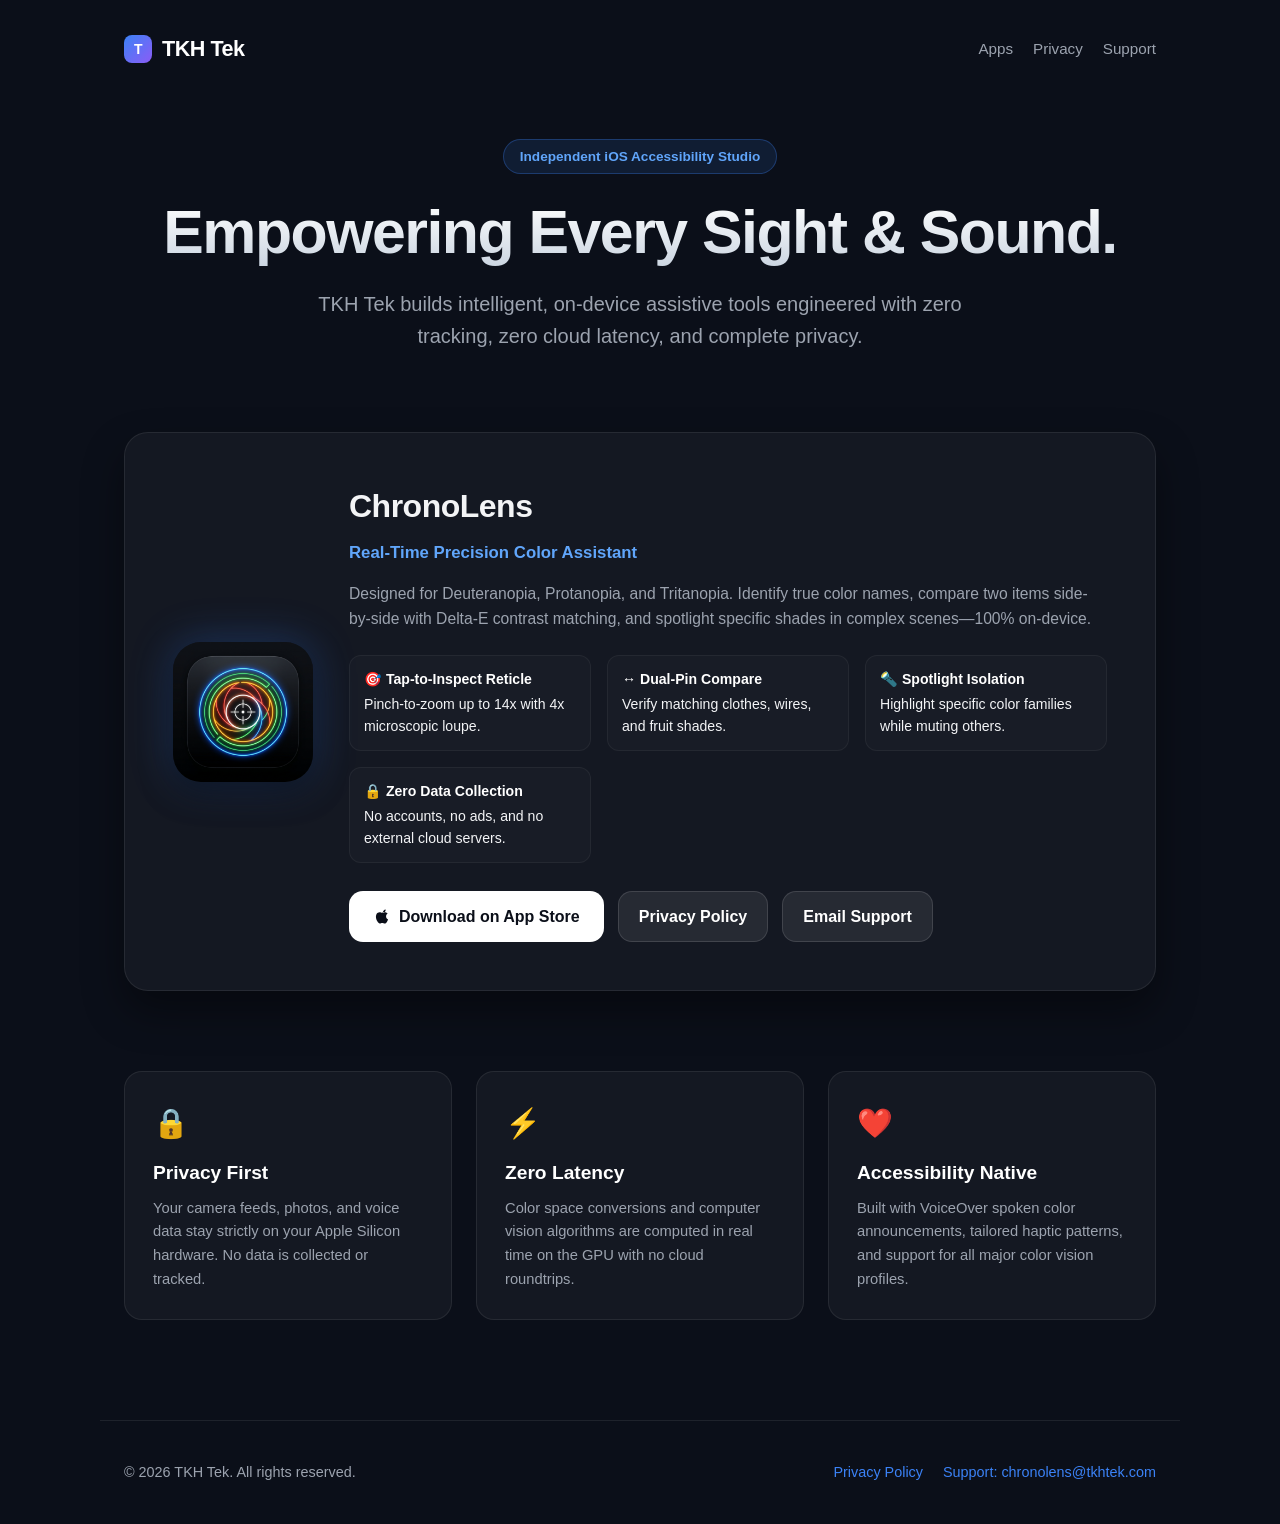
==== index.html @ c9fc6b12 "Add files via upload" ====
<!DOCTYPE html>
<html lang="en">
<head>
  <meta charset="UTF-8">
  <meta name="viewport" content="width=device-width, initial-scale=1.0">
  <title>TKH Tek — Innovative Mobile Accessibility Apps</title>
  <meta name="description" content="TKH Tek builds privacy-first, on-device assistive accessibility apps. Discover ChronoLens, the advanced color assistant for color vision deficiencies.">
  <link rel="icon" type="image/png" href="app-icon.png">
  <style>
    :root {
      --bg: #0b0f19;
      --card-bg: rgba(255, 255, 255, 0.04);
      --card-border: rgba(255, 255, 255, 0.08);
      --accent: #3b82f6;
      --accent-glow: rgba(59, 130, 246, 0.35);
      --text: #f3f4f6;
      --text-muted: #9ca3af;
      --max-w: 1080px;
    }

    * { box-sizing: border-box; margin: 0; padding: 0; }
    body {
      font-family: -apple-system, BlinkMacSystemFont, "SF Pro Display", "SF Pro Text", "Helvetica Neue", sans-serif;
      background-color: var(--bg);
      color: var(--text);
      line-height: 1.6;
      -webkit-font-smoothing: antialiased;
    }

    a { color: var(--accent); text-decoration: none; }
    a:hover { text-decoration: underline; }

    header {
      max-width: var(--max-w);
      margin: 0 auto;
      padding: 32px 24px;
      display: flex;
      justify-content: space-between;
      align-items: center;
    }

    .brand {
      font-weight: 800;
      font-size: 1.35rem;
      letter-spacing: -0.5px;
      display: flex;
      align-items: center;
      gap: 10px;
      color: #fff;
    }

    .brand-badge {
      background: linear-gradient(135deg, #3b82f6, #8b5cf6);
      width: 28px;
      height: 28px;
      border-radius: 8px;
      display: inline-flex;
      align-items: center;
      justify-content: center;
      font-size: 14px;
      font-weight: 900;
      color: #fff;
    }

    nav { display: flex; gap: 20px; font-size: 0.95rem; }
    nav a { color: var(--text-muted); font-weight: 500; }
    nav a:hover { color: #fff; text-decoration: none; }

    .hero {
      max-width: var(--max-w);
      margin: 40px auto 80px auto;
      padding: 0 24px;
      text-align: center;
    }

    .badge-pill {
      display: inline-block;
      padding: 6px 16px;
      border-radius: 999px;
      background: rgba(59, 130, 246, 0.12);
      border: 1px solid rgba(59, 130, 246, 0.3);
      color: #60a5fa;
      font-size: 0.85rem;
      font-weight: 600;
      margin-bottom: 24px;
    }

    h1 {
      font-size: clamp(2.4rem, 6vw, 3.8rem);
      font-weight: 800;
      letter-spacing: -1.5px;
      line-height: 1.15;
      margin-bottom: 20px;
      background: linear-gradient(180deg, #ffffff 0%, #cbd5e1 100%);
      -webkit-background-clip: text;
      -webkit-text-fill-color: transparent;
    }

    .hero-subtitle {
      font-size: clamp(1.05rem, 2.5vw, 1.25rem);
      color: var(--text-muted);
      max-width: 680px;
      margin: 0 auto 36px auto;
    }

    .app-showcase {
      max-width: var(--max-w);
      margin: 0 auto 80px auto;
      padding: 0 24px;
    }

    .app-card {
      background: var(--card-bg);
      border: 1px solid var(--card-border);
      border-radius: 24px;
      padding: 48px;
      display: grid;
      grid-template-columns: 140px 1fr;
      gap: 36px;
      align-items: center;
      box-shadow: 0 20px 40px rgba(0, 0, 0, 0.4);
      position: relative;
      overflow: hidden;
    }

    @media (max-width: 768px) {
      .app-card {
        grid-template-columns: 1fr;
        padding: 32px 24px;
        text-align: center;
        gap: 24px;
      }
    }

    .app-icon {
      width: 140px;
      height: 140px;
      border-radius: 28px;
      box-shadow: 0 10px 30px rgba(0, 0, 0, 0.5), 0 0 40px var(--accent-glow);
      margin: 0 auto;
    }

    .app-details h2 {
      font-size: 2rem;
      letter-spacing: -0.5px;
      margin-bottom: 8px;
    }

    .app-tagline {
      color: #60a5fa;
      font-weight: 600;
      margin-bottom: 14px;
      font-size: 1.05rem;
    }

    .app-desc {
      color: var(--text-muted);
      margin-bottom: 24px;
      font-size: 0.98rem;
    }

    .features-grid {
      display: grid;
      grid-template-columns: repeat(auto-fit, minmax(200px, 1fr));
      gap: 16px;
      margin-bottom: 28px;
      text-align: left;
    }

    .feature-item {
      background: rgba(255, 255, 255, 0.02);
      border: 1px solid rgba(255, 255, 255, 0.05);
      padding: 12px 14px;
      border-radius: 12px;
      font-size: 0.88rem;
    }

    .feature-item strong {
      display: block;
      color: #fff;
      margin-bottom: 2px;
    }

    .cta-buttons {
      display: flex;
      gap: 14px;
      flex-wrap: wrap;
    }

    @media (max-width: 768px) {
      .cta-buttons { justify-content: center; }
    }

    .btn-primary {
      display: inline-flex;
      align-items: center;
      gap: 8px;
      background: #fff;
      color: #0b0f19;
      font-weight: 700;
      padding: 12px 24px;
      border-radius: 14px;
      transition: transform 0.15s ease, background 0.15s ease;
    }

    .btn-primary:hover {
      background: #e2e8f0;
      transform: translateY(-1px);
      text-decoration: none;
    }

    .btn-secondary {
      display: inline-flex;
      align-items: center;
      gap: 8px;
      background: rgba(255, 255, 255, 0.08);
      color: #fff;
      font-weight: 600;
      padding: 12px 20px;
      border-radius: 14px;
      border: 1px solid rgba(255, 255, 255, 0.12);
    }

    .btn-secondary:hover {
      background: rgba(255, 255, 255, 0.12);
      text-decoration: none;
    }

    /* Pillars */
    .pillars {
      max-width: var(--max-w);
      margin: 0 auto 100px auto;
      padding: 0 24px;
      display: grid;
      grid-template-columns: repeat(auto-fit, minmax(280px, 1fr));
      gap: 24px;
    }

    .pillar-card {
      background: var(--card-bg);
      border: 1px solid var(--card-border);
      border-radius: 18px;
      padding: 28px;
    }

    .pillar-icon {
      font-size: 1.8rem;
      margin-bottom: 12px;
    }

    .pillar-card h3 {
      font-size: 1.2rem;
      margin-bottom: 8px;
      color: #fff;
    }

    .pillar-card p {
      color: var(--text-muted);
      font-size: 0.92rem;
    }

    footer {
      border-top: 1px solid var(--card-border);
      max-width: var(--max-w);
      margin: 0 auto;
      padding: 40px 24px;
      display: flex;
      justify-content: space-between;
      align-items: center;
      flex-wrap: wrap;
      gap: 20px;
      color: var(--text-muted);
      font-size: 0.9rem;
    }

    .footer-links {
      display: flex;
      gap: 20px;
    }
  </style>
</head>
<body>

  <header>
    <div class="brand">
      <div class="brand-badge">T</div>
      TKH Tek
    </div>
    <nav>
      <a href="#apps">Apps</a>
      <a href="privacy.html">Privacy</a>
      <a href="mailto:chronolens@tkhtek.com">Support</a>
    </nav>
  </header>

  <main>
    <section class="hero">
      <div class="badge-pill">Independent iOS Accessibility Studio</div>
      <h1>Empowering Every Sight & Sound.</h1>
      <p class="hero-subtitle">
        TKH Tek builds intelligent, on-device assistive tools engineered with zero tracking, zero cloud latency, and complete privacy.
      </p>
    </section>

    <section class="app-showcase" id="apps">
      <div class="app-card">
        <img src="app-icon.png" alt="ChronoLens Icon" class="app-icon">
        <div class="app-details">
          <h2>ChronoLens</h2>
          <div class="app-tagline">Real-Time Precision Color Assistant</div>
          <p class="app-desc">
            Designed for Deuteranopia, Protanopia, and Tritanopia. Identify true color names, compare two items side-by-side with Delta-E contrast matching, and spotlight specific shades in complex scenes—100% on-device.
          </p>

          <div class="features-grid">
            <div class="feature-item">
              <strong>🎯 Tap-to-Inspect Reticle</strong>
              Pinch-to-zoom up to 14x with 4x microscopic loupe.
            </div>
            <div class="feature-item">
              <strong>↔️ Dual-Pin Compare</strong>
              Verify matching clothes, wires, and fruit shades.
            </div>
            <div class="feature-item">
              <strong>🔦 Spotlight Isolation</strong>
              Highlight specific color families while muting others.
            </div>
            <div class="feature-item">
              <strong>🔒 Zero Data Collection</strong>
              No accounts, no ads, and no external cloud servers.
            </div>
          </div>

          <div class="cta-buttons">
            <a href="https://apps.apple.com" class="btn-primary" id="app-store-btn">
              <svg width="18" height="18" viewBox="0 0 24 24" fill="currentColor">
                <path d="M18.71 19.5c-.83 1.24-1.71 2.45-3.05 2.47-1.34.03-1.77-.79-3.29-.79-1.53 0-2 .77-3.27.82-1.31.05-2.3-1.32-3.14-2.53C4.25 17 2.94 12.45 4.7 9.39c.87-1.52 2.43-2.48 4.12-2.51 1.28-.02 2.5.87 3.29.87.78 0 2.26-1.07 3.81-.91.65.03 2.47.26 3.64 1.98-.09.06-2.17 1.28-2.15 3.81.03 3.02 2.65 4.03 2.68 4.04-.03.07-.42 1.44-1.38 2.83M15.97 6.37c.63-.77 1.06-1.84.95-2.91-1 .04-2.17.65-2.86 1.44-.57.65-1.07 1.74-.94 2.8 1.11.09 2.22-.56 2.85-1.33z"/>
              </svg>
              Download on App Store
            </a>
            <a href="privacy.html" class="btn-secondary">Privacy Policy</a>
            <a href="mailto:chronolens@tkhtek.com?subject=ChronoLens%20Support" class="btn-secondary">Email Support</a>
          </div>
        </div>
      </div>
    </section>

    <section class="pillars">
      <div class="pillar-card">
        <div class="pillar-icon">🔒</div>
        <h3>Privacy First</h3>
        <p>Your camera feeds, photos, and voice data stay strictly on your Apple Silicon hardware. No data is collected or tracked.</p>
      </div>

      <div class="pillar-card">
        <div class="pillar-icon">⚡️</div>
        <h3>Zero Latency</h3>
        <p>Color space conversions and computer vision algorithms are computed in real time on the GPU with no cloud roundtrips.</p>
      </div>

      <div class="pillar-card">
        <div class="pillar-icon">❤️</div>
        <h3>Accessibility Native</h3>
        <p>Built with VoiceOver spoken color announcements, tailored haptic patterns, and support for all major color vision profiles.</p>
      </div>
    </section>
  </main>

  <footer>
    <div>&copy; 2026 TKH Tek. All rights reserved.</div>
    <div class="footer-links">
      <a href="privacy.html">Privacy Policy</a>
      <a href="mailto:chronolens@tkhtek.com">Support: chronolens@tkhtek.com</a>
    </div>
  </footer>

</body>
</html>
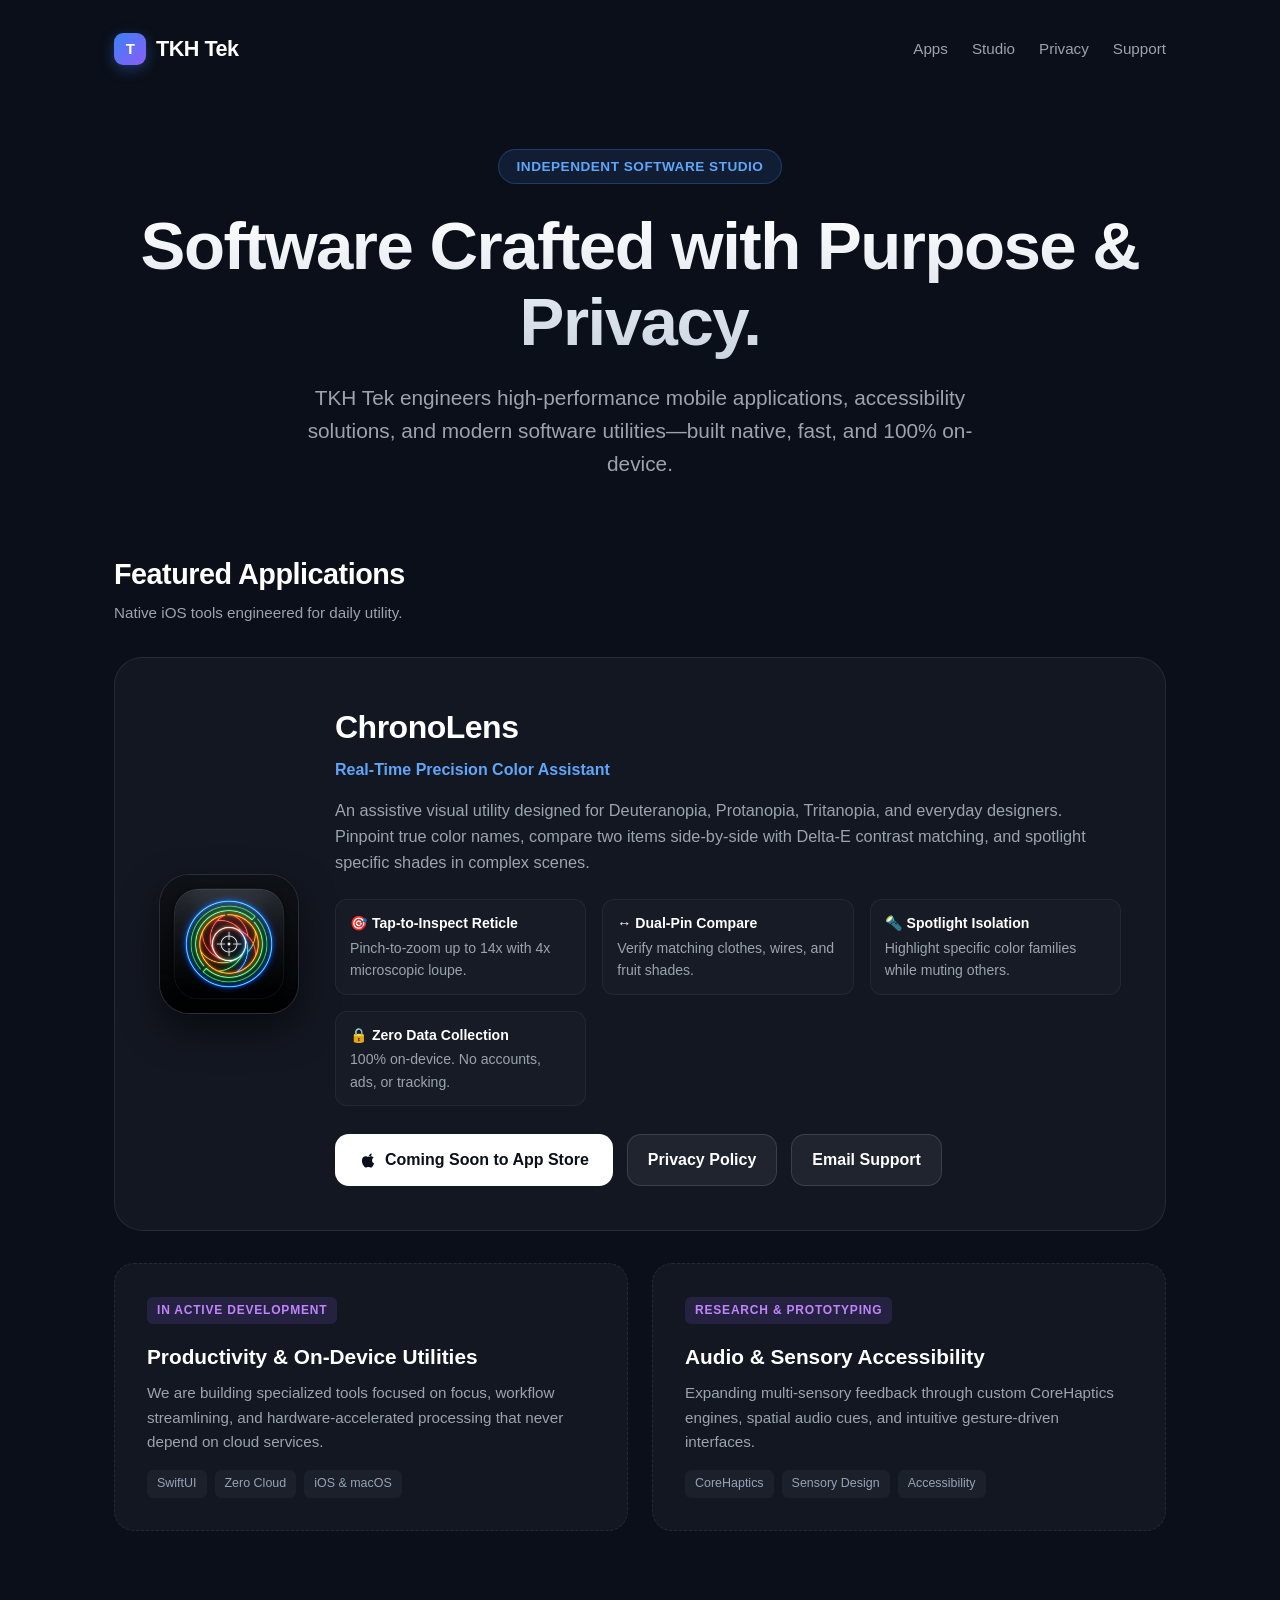
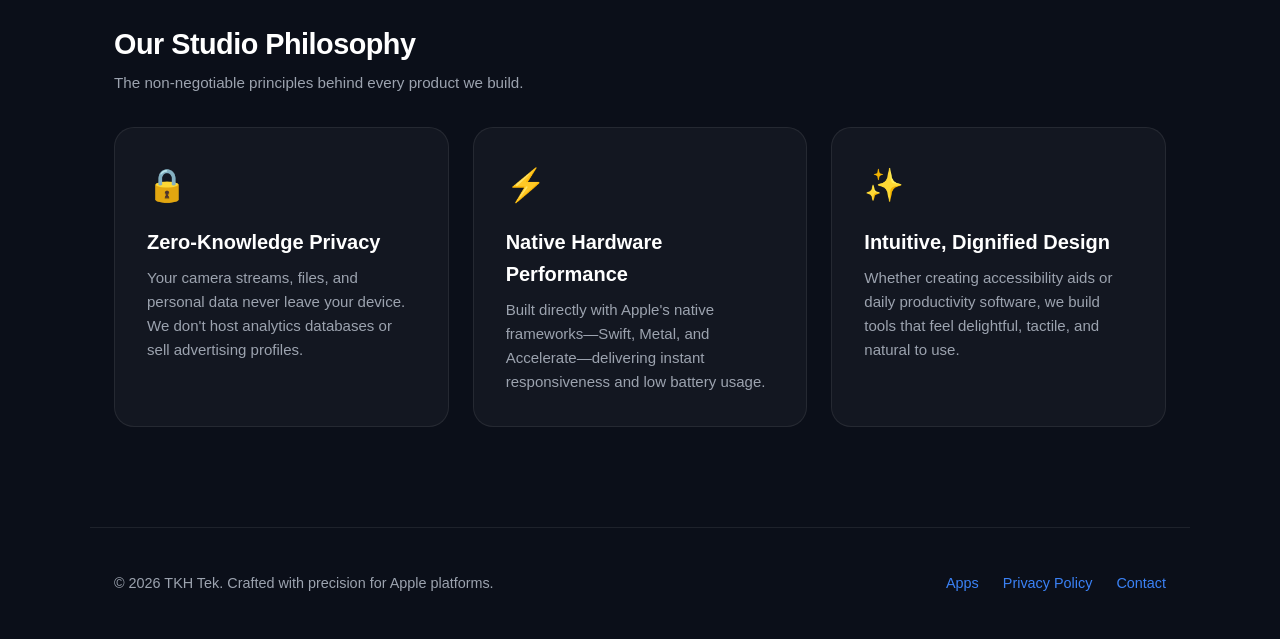
==== commit 923936f6: "Add files via upload" ====
--- a/index.html
+++ b/index.html
@@ -3,19 +3,19 @@
 <head>
   <meta charset="UTF-8">
   <meta name="viewport" content="width=device-width, initial-scale=1.0">
-  <title>TKH Tek — Innovative Mobile Accessibility Apps</title>
-  <meta name="description" content="TKH Tek builds privacy-first, on-device assistive accessibility apps. Discover ChronoLens, the advanced color assistant for color vision deficiencies.">
+  <title>TKH Tek — Software Crafted with Precision & Privacy</title>
+  <meta name="description" content="TKH Tek is an independent software studio building high-performance iOS apps, developer tools, and intelligent on-device utilities.">
   <link rel="icon" type="image/png" href="app-icon.png">
   <style>
     :root {
       --bg: #0b0f19;
-      --card-bg: rgba(255, 255, 255, 0.04);
+      --card-bg: rgba(255, 255, 255, 0.035);
       --card-border: rgba(255, 255, 255, 0.08);
       --accent: #3b82f6;
       --accent-glow: rgba(59, 130, 246, 0.35);
       --text: #f3f4f6;
       --text-muted: #9ca3af;
-      --max-w: 1080px;
+      --max-w: 1100px;
     }
 
     * { box-sizing: border-box; margin: 0; padding: 0; }
@@ -51,31 +51,32 @@
 
     .brand-badge {
       background: linear-gradient(135deg, #3b82f6, #8b5cf6);
-      width: 28px;
-      height: 28px;
-      border-radius: 8px;
+      width: 32px;
+      height: 32px;
+      border-radius: 9px;
       display: inline-flex;
       align-items: center;
       justify-content: center;
-      font-size: 14px;
+      font-size: 15px;
       font-weight: 900;
       color: #fff;
-    }
-
-    nav { display: flex; gap: 20px; font-size: 0.95rem; }
+      box-shadow: 0 4px 14px var(--accent-glow);
+    }
+
+    nav { display: flex; gap: 24px; font-size: 0.95rem; }
     nav a { color: var(--text-muted); font-weight: 500; }
     nav a:hover { color: #fff; text-decoration: none; }
 
     .hero {
       max-width: var(--max-w);
-      margin: 40px auto 80px auto;
+      margin: 50px auto 70px auto;
       padding: 0 24px;
       text-align: center;
     }
 
     .badge-pill {
       display: inline-block;
-      padding: 6px 16px;
+      padding: 6px 18px;
       border-radius: 999px;
       background: rgba(59, 130, 246, 0.12);
       border: 1px solid rgba(59, 130, 246, 0.3);
@@ -83,80 +84,106 @@
       font-size: 0.85rem;
       font-weight: 600;
       margin-bottom: 24px;
+      letter-spacing: 0.5px;
+      text-transform: uppercase;
     }
 
     h1 {
-      font-size: clamp(2.4rem, 6vw, 3.8rem);
+      font-size: clamp(2.5rem, 6.5vw, 4.2rem);
       font-weight: 800;
       letter-spacing: -1.5px;
-      line-height: 1.15;
-      margin-bottom: 20px;
+      line-height: 1.12;
+      margin-bottom: 22px;
       background: linear-gradient(180deg, #ffffff 0%, #cbd5e1 100%);
       -webkit-background-clip: text;
       -webkit-text-fill-color: transparent;
     }
 
     .hero-subtitle {
-      font-size: clamp(1.05rem, 2.5vw, 1.25rem);
-      color: var(--text-muted);
-      max-width: 680px;
+      font-size: clamp(1.1rem, 2.5vw, 1.3rem);
+      color: var(--text-muted);
+      max-width: 720px;
       margin: 0 auto 36px auto;
     }
 
-    .app-showcase {
+    .section-title-wrap {
       max-width: var(--max-w);
-      margin: 0 auto 80px auto;
+      margin: 0 auto 32px auto;
       padding: 0 24px;
+      display: flex;
+      justify-content: space-between;
+      align-items: flex-end;
+    }
+
+    .section-title {
+      font-size: 1.8rem;
+      font-weight: 700;
+      color: #fff;
+      letter-spacing: -0.5px;
+    }
+
+    .section-desc {
+      color: var(--text-muted);
+      font-size: 0.95rem;
+      margin-top: 4px;
+    }
+
+    /* App Cards Grid */
+    .apps-container {
+      max-width: var(--max-w);
+      margin: 0 auto 90px auto;
+      padding: 0 24px;
+      display: flex;
+      flex-direction: column;
+      gap: 32px;
     }
 
     .app-card {
       background: var(--card-bg);
       border: 1px solid var(--card-border);
-      border-radius: 24px;
-      padding: 48px;
+      border-radius: 28px;
+      padding: 44px;
       display: grid;
       grid-template-columns: 140px 1fr;
       gap: 36px;
       align-items: center;
-      box-shadow: 0 20px 40px rgba(0, 0, 0, 0.4);
-      position: relative;
-      overflow: hidden;
-    }
-
-    @media (max-width: 768px) {
-      .app-card {
-        grid-template-columns: 1fr;
-        padding: 32px 24px;
-        text-align: center;
-        gap: 24px;
-      }
+      transition: transform 0.2s ease, border-color 0.2s ease;
+    }
+
+    .app-card:hover {
+      border-color: rgba(255, 255, 255, 0.16);
+      transform: translateY(-2px);
     }
 
     .app-icon {
       width: 140px;
       height: 140px;
-      border-radius: 28px;
-      box-shadow: 0 10px 30px rgba(0, 0, 0, 0.5), 0 0 40px var(--accent-glow);
-      margin: 0 auto;
+      border-radius: 30px;
+      box-shadow: 0 16px 36px rgba(0, 0, 0, 0.5);
+      border: 1px solid rgba(255, 255, 255, 0.1);
+      object-fit: cover;
     }
 
     .app-details h2 {
       font-size: 2rem;
+      font-weight: 800;
       letter-spacing: -0.5px;
-      margin-bottom: 8px;
+      color: #fff;
+      margin-bottom: 4px;
     }
 
     .app-tagline {
       color: #60a5fa;
       font-weight: 600;
+      font-size: 1rem;
       margin-bottom: 14px;
-      font-size: 1.05rem;
     }
 
     .app-desc {
       color: var(--text-muted);
+      font-size: 1.02rem;
       margin-bottom: 24px;
-      font-size: 0.98rem;
+      max-width: 760px;
     }
 
     .features-grid {
@@ -164,15 +191,15 @@
       grid-template-columns: repeat(auto-fit, minmax(200px, 1fr));
       gap: 16px;
       margin-bottom: 28px;
-      text-align: left;
     }
 
     .feature-item {
       background: rgba(255, 255, 255, 0.02);
       border: 1px solid rgba(255, 255, 255, 0.05);
+      border-radius: 12px;
       padding: 12px 14px;
-      border-radius: 12px;
       font-size: 0.88rem;
+      color: var(--text-muted);
     }
 
     .feature-item strong {
@@ -185,10 +212,6 @@
       display: flex;
       gap: 14px;
       flex-wrap: wrap;
-    }
-
-    @media (max-width: 768px) {
-      .cta-buttons { justify-content: center; }
     }
 
     .btn-primary {
@@ -213,7 +236,7 @@
       display: inline-flex;
       align-items: center;
       gap: 8px;
-      background: rgba(255, 255, 255, 0.08);
+      background: rgba(255, 255, 255, 0.06);
       color: #fff;
       font-weight: 600;
       padding: 12px 20px;
@@ -226,7 +249,62 @@
       text-decoration: none;
     }
 
-    /* Pillars */
+    /* Lab / Coming Soon Cards */
+    .lab-grid {
+      display: grid;
+      grid-template-columns: repeat(auto-fit, minmax(320px, 1fr));
+      gap: 24px;
+    }
+
+    .lab-card {
+      background: var(--card-bg);
+      border: 1px dashed var(--card-border);
+      border-radius: 20px;
+      padding: 32px;
+      position: relative;
+    }
+
+    .lab-status {
+      display: inline-block;
+      font-size: 0.75rem;
+      font-weight: 700;
+      text-transform: uppercase;
+      letter-spacing: 0.8px;
+      padding: 4px 10px;
+      border-radius: 6px;
+      background: rgba(139, 92, 246, 0.15);
+      color: #c084fc;
+      margin-bottom: 16px;
+    }
+
+    .lab-card h3 {
+      font-size: 1.3rem;
+      font-weight: 700;
+      color: #fff;
+      margin-bottom: 8px;
+    }
+
+    .lab-card p {
+      color: var(--text-muted);
+      font-size: 0.95rem;
+      margin-bottom: 16px;
+    }
+
+    .lab-tags {
+      display: flex;
+      gap: 8px;
+      flex-wrap: wrap;
+    }
+
+    .lab-tag {
+      font-size: 0.78rem;
+      background: rgba(255, 255, 255, 0.04);
+      padding: 4px 10px;
+      border-radius: 6px;
+      color: #94a3b8;
+    }
+
+    /* Studio Philosophy */
     .pillars {
       max-width: var(--max-w);
       margin: 0 auto 100px auto;
@@ -239,31 +317,32 @@
     .pillar-card {
       background: var(--card-bg);
       border: 1px solid var(--card-border);
-      border-radius: 18px;
-      padding: 28px;
+      border-radius: 20px;
+      padding: 32px;
     }
 
     .pillar-icon {
-      font-size: 1.8rem;
-      margin-bottom: 12px;
+      font-size: 2rem;
+      margin-bottom: 14px;
     }
 
     .pillar-card h3 {
-      font-size: 1.2rem;
+      font-size: 1.25rem;
       margin-bottom: 8px;
       color: #fff;
     }
 
     .pillar-card p {
       color: var(--text-muted);
-      font-size: 0.92rem;
+      font-size: 0.94rem;
+      line-height: 1.6;
     }
 
     footer {
       border-top: 1px solid var(--card-border);
       max-width: var(--max-w);
       margin: 0 auto;
-      padding: 40px 24px;
+      padding: 44px 24px;
       display: flex;
       justify-content: space-between;
       align-items: center;
@@ -275,7 +354,20 @@
 
     .footer-links {
       display: flex;
-      gap: 20px;
+      gap: 24px;
+    }
+
+    @media (max-width: 768px) {
+      .app-card {
+        grid-template-columns: 1fr;
+        text-align: center;
+        padding: 32px 24px;
+      }
+      .app-icon { margin: 0 auto; }
+      .cta-buttons { justify-content: center; }
+      .section-title-wrap { flex-direction: column; align-items: flex-start; gap: 8px; }
+      footer { flex-direction: column; text-align: center; }
+      .footer-links { justify-content: center; }
     }
   </style>
 </head>
@@ -288,6 +380,7 @@
     </div>
     <nav>
       <a href="#apps">Apps</a>
+      <a href="#studio">Studio</a>
       <a href="privacy.html">Privacy</a>
       <a href="mailto:chronolens@tkhtek.com">Support</a>
     </nav>
@@ -295,21 +388,29 @@
 
   <main>
     <section class="hero">
-      <div class="badge-pill">Independent iOS Accessibility Studio</div>
-      <h1>Empowering Every Sight & Sound.</h1>
+      <div class="badge-pill">Independent Software Studio</div>
+      <h1>Software Crafted with Purpose & Privacy.</h1>
       <p class="hero-subtitle">
-        TKH Tek builds intelligent, on-device assistive tools engineered with zero tracking, zero cloud latency, and complete privacy.
+        TKH Tek engineers high-performance mobile applications, accessibility solutions, and modern software utilities—built native, fast, and 100% on-device.
       </p>
     </section>
 
-    <section class="app-showcase" id="apps">
+    <!-- Flagship Applications -->
+    <div class="section-title-wrap" id="apps">
+      <div>
+        <h2 class="section-title">Featured Applications</h2>
+        <p class="section-desc">Native iOS tools engineered for daily utility.</p>
+      </div>
+    </div>
+
+    <section class="apps-container">
       <div class="app-card">
         <img src="app-icon.png" alt="ChronoLens Icon" class="app-icon">
         <div class="app-details">
           <h2>ChronoLens</h2>
           <div class="app-tagline">Real-Time Precision Color Assistant</div>
           <p class="app-desc">
-            Designed for Deuteranopia, Protanopia, and Tritanopia. Identify true color names, compare two items side-by-side with Delta-E contrast matching, and spotlight specific shades in complex scenes—100% on-device.
+            An assistive visual utility designed for Deuteranopia, Protanopia, Tritanopia, and everyday designers. Pinpoint true color names, compare two items side-by-side with Delta-E contrast matching, and spotlight specific shades in complex scenes.
           </p>
 
           <div class="features-grid">
@@ -327,50 +428,86 @@
             </div>
             <div class="feature-item">
               <strong>🔒 Zero Data Collection</strong>
-              No accounts, no ads, and no external cloud servers.
+              100% on-device. No accounts, ads, or tracking.
             </div>
           </div>
 
           <div class="cta-buttons">
-            <a href="https://apps.apple.com" class="btn-primary" id="app-store-btn">
+            <a href="#" class="btn-primary" id="app-store-btn">
               <svg width="18" height="18" viewBox="0 0 24 24" fill="currentColor">
                 <path d="M18.71 19.5c-.83 1.24-1.71 2.45-3.05 2.47-1.34.03-1.77-.79-3.29-.79-1.53 0-2 .77-3.27.82-1.31.05-2.3-1.32-3.14-2.53C4.25 17 2.94 12.45 4.7 9.39c.87-1.52 2.43-2.48 4.12-2.51 1.28-.02 2.5.87 3.29.87.78 0 2.26-1.07 3.81-.91.65.03 2.47.26 3.64 1.98-.09.06-2.17 1.28-2.15 3.81.03 3.02 2.65 4.03 2.68 4.04-.03.07-.42 1.44-1.38 2.83M15.97 6.37c.63-.77 1.06-1.84.95-2.91-1 .04-2.17.65-2.86 1.44-.57.65-1.07 1.74-.94 2.8 1.11.09 2.22-.56 2.85-1.33z"/>
               </svg>
-              Download on App Store
+              Coming Soon to App Store
             </a>
             <a href="privacy.html" class="btn-secondary">Privacy Policy</a>
             <a href="mailto:chronolens@tkhtek.com?subject=ChronoLens%20Support" class="btn-secondary">Email Support</a>
           </div>
         </div>
       </div>
+
+      <!-- TKH Tek Lab / Pipeline Section -->
+      <div class="lab-grid">
+        <div class="lab-card">
+          <span class="lab-status">In Active Development</span>
+          <h3>Productivity & On-Device Utilities</h3>
+          <p>We are building specialized tools focused on focus, workflow streamlining, and hardware-accelerated processing that never depend on cloud services.</p>
+          <div class="lab-tags">
+            <span class="lab-tag">SwiftUI</span>
+            <span class="lab-tag">Zero Cloud</span>
+            <span class="lab-tag">iOS & macOS</span>
+          </div>
+        </div>
+
+        <div class="lab-card">
+          <span class="lab-status">Research & Prototyping</span>
+          <h3>Audio & Sensory Accessibility</h3>
+          <p>Expanding multi-sensory feedback through custom CoreHaptics engines, spatial audio cues, and intuitive gesture-driven interfaces.</p>
+          <div class="lab-tags">
+            <span class="lab-tag">CoreHaptics</span>
+            <span class="lab-tag">Sensory Design</span>
+            <span class="lab-tag">Accessibility</span>
+          </div>
+        </div>
+      </div>
     </section>
+
+    <!-- Studio Philosophy Section -->
+    <div class="section-title-wrap" id="studio">
+      <div>
+        <h2 class="section-title">Our Studio Philosophy</h2>
+        <p class="section-desc">The non-negotiable principles behind every product we build.</p>
+      </div>
+    </div>
 
     <section class="pillars">
       <div class="pillar-card">
         <div class="pillar-icon">🔒</div>
-        <h3>Privacy First</h3>
-        <p>Your camera feeds, photos, and voice data stay strictly on your Apple Silicon hardware. No data is collected or tracked.</p>
+        <h3>Zero-Knowledge Privacy</h3>
+        <p>Your camera streams, files, and personal data never leave your device. We don't host analytics databases or sell advertising profiles.</p>
       </div>
 
       <div class="pillar-card">
-        <div class="pillar-icon">⚡️</div>
-        <h3>Zero Latency</h3>
-        <p>Color space conversions and computer vision algorithms are computed in real time on the GPU with no cloud roundtrips.</p>
+        <div class="pillar-icon">⚡</div>
+        <h3>Native Hardware Performance</h3>
+        <p>Built directly with Apple's native frameworks—Swift, Metal, and Accelerate—delivering instant responsiveness and low battery usage.</p>
       </div>
 
       <div class="pillar-card">
-        <div class="pillar-icon">❤️</div>
-        <h3>Accessibility Native</h3>
-        <p>Built with VoiceOver spoken color announcements, tailored haptic patterns, and support for all major color vision profiles.</p>
+        <div class="pillar-icon">✨</div>
+        <h3>Intuitive, Dignified Design</h3>
+        <p>Whether creating accessibility aids or daily productivity software, we build tools that feel delightful, tactile, and natural to use.</p>
       </div>
     </section>
   </main>
 
   <footer>
-    <div>&copy; 2026 TKH Tek. All rights reserved.</div>
+    <div>
+      © 2026 TKH Tek. Crafted with precision for Apple platforms.
+    </div>
     <div class="footer-links">
+      <a href="#apps">Apps</a>
       <a href="privacy.html">Privacy Policy</a>
-      <a href="mailto:chronolens@tkhtek.com">Support: chronolens@tkhtek.com</a>
+      <a href="mailto:chronolens@tkhtek.com">Contact</a>
     </div>
   </footer>
 
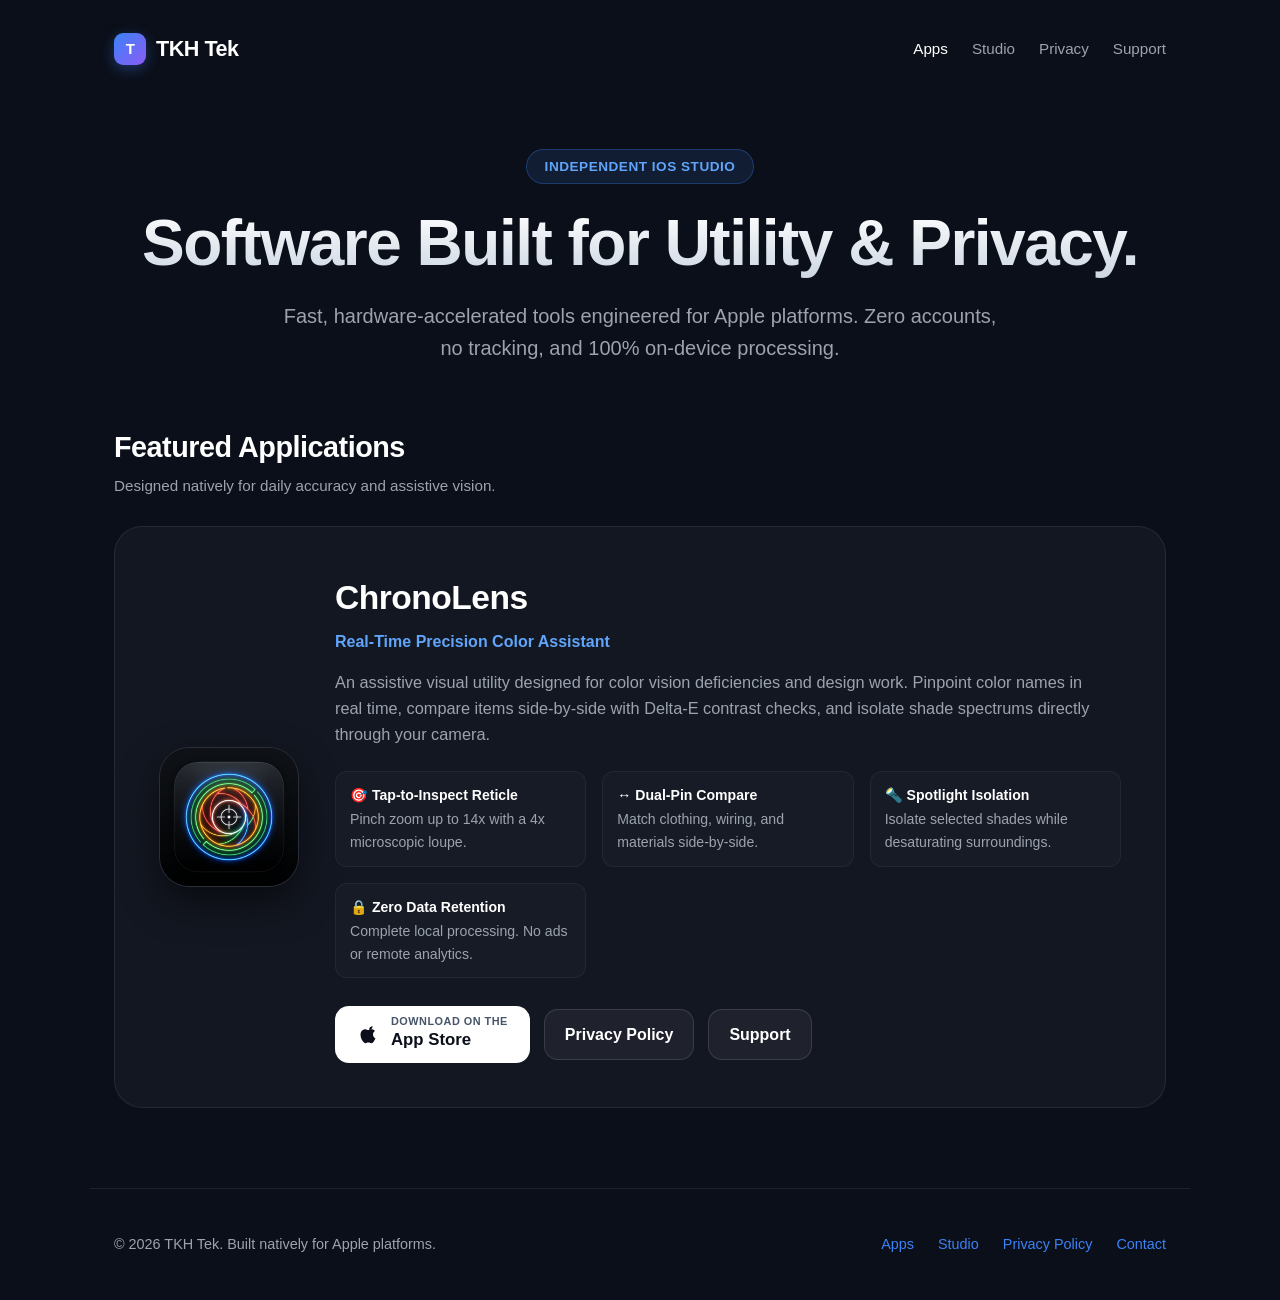
==== commit d6228071: "Update index.html" ====
--- a/index.html
+++ b/index.html
@@ -3,384 +3,21 @@
 <head>
   <meta charset="UTF-8">
   <meta name="viewport" content="width=device-width, initial-scale=1.0">
-  <title>TKH Tek — Software Crafted with Precision & Privacy</title>
-  <meta name="description" content="TKH Tek is an independent software studio building high-performance iOS apps, developer tools, and intelligent on-device utilities.">
+  <title>TKH Tek — Native iOS Utilities</title>
+  <meta name="description" content="Independent studio building native, private iOS utilities.">
   <link rel="icon" type="image/png" href="app-icon.png">
-  <style>
-    :root {
-      --bg: #0b0f19;
-      --card-bg: rgba(255, 255, 255, 0.035);
-      --card-border: rgba(255, 255, 255, 0.08);
-      --accent: #3b82f6;
-      --accent-glow: rgba(59, 130, 246, 0.35);
-      --text: #f3f4f6;
-      --text-muted: #9ca3af;
-      --max-w: 1100px;
-    }
-
-    * { box-sizing: border-box; margin: 0; padding: 0; }
-    body {
-      font-family: -apple-system, BlinkMacSystemFont, "SF Pro Display", "SF Pro Text", "Helvetica Neue", sans-serif;
-      background-color: var(--bg);
-      color: var(--text);
-      line-height: 1.6;
-      -webkit-font-smoothing: antialiased;
-    }
-
-    a { color: var(--accent); text-decoration: none; }
-    a:hover { text-decoration: underline; }
-
-    header {
-      max-width: var(--max-w);
-      margin: 0 auto;
-      padding: 32px 24px;
-      display: flex;
-      justify-content: space-between;
-      align-items: center;
-    }
-
-    .brand {
-      font-weight: 800;
-      font-size: 1.35rem;
-      letter-spacing: -0.5px;
-      display: flex;
-      align-items: center;
-      gap: 10px;
-      color: #fff;
-    }
-
-    .brand-badge {
-      background: linear-gradient(135deg, #3b82f6, #8b5cf6);
-      width: 32px;
-      height: 32px;
-      border-radius: 9px;
-      display: inline-flex;
-      align-items: center;
-      justify-content: center;
-      font-size: 15px;
-      font-weight: 900;
-      color: #fff;
-      box-shadow: 0 4px 14px var(--accent-glow);
-    }
-
-    nav { display: flex; gap: 24px; font-size: 0.95rem; }
-    nav a { color: var(--text-muted); font-weight: 500; }
-    nav a:hover { color: #fff; text-decoration: none; }
-
-    .hero {
-      max-width: var(--max-w);
-      margin: 50px auto 70px auto;
-      padding: 0 24px;
-      text-align: center;
-    }
-
-    .badge-pill {
-      display: inline-block;
-      padding: 6px 18px;
-      border-radius: 999px;
-      background: rgba(59, 130, 246, 0.12);
-      border: 1px solid rgba(59, 130, 246, 0.3);
-      color: #60a5fa;
-      font-size: 0.85rem;
-      font-weight: 600;
-      margin-bottom: 24px;
-      letter-spacing: 0.5px;
-      text-transform: uppercase;
-    }
-
-    h1 {
-      font-size: clamp(2.5rem, 6.5vw, 4.2rem);
-      font-weight: 800;
-      letter-spacing: -1.5px;
-      line-height: 1.12;
-      margin-bottom: 22px;
-      background: linear-gradient(180deg, #ffffff 0%, #cbd5e1 100%);
-      -webkit-background-clip: text;
-      -webkit-text-fill-color: transparent;
-    }
-
-    .hero-subtitle {
-      font-size: clamp(1.1rem, 2.5vw, 1.3rem);
-      color: var(--text-muted);
-      max-width: 720px;
-      margin: 0 auto 36px auto;
-    }
-
-    .section-title-wrap {
-      max-width: var(--max-w);
-      margin: 0 auto 32px auto;
-      padding: 0 24px;
-      display: flex;
-      justify-content: space-between;
-      align-items: flex-end;
-    }
-
-    .section-title {
-      font-size: 1.8rem;
-      font-weight: 700;
-      color: #fff;
-      letter-spacing: -0.5px;
-    }
-
-    .section-desc {
-      color: var(--text-muted);
-      font-size: 0.95rem;
-      margin-top: 4px;
-    }
-
-    /* App Cards Grid */
-    .apps-container {
-      max-width: var(--max-w);
-      margin: 0 auto 90px auto;
-      padding: 0 24px;
-      display: flex;
-      flex-direction: column;
-      gap: 32px;
-    }
-
-    .app-card {
-      background: var(--card-bg);
-      border: 1px solid var(--card-border);
-      border-radius: 28px;
-      padding: 44px;
-      display: grid;
-      grid-template-columns: 140px 1fr;
-      gap: 36px;
-      align-items: center;
-      transition: transform 0.2s ease, border-color 0.2s ease;
-    }
-
-    .app-card:hover {
-      border-color: rgba(255, 255, 255, 0.16);
-      transform: translateY(-2px);
-    }
-
-    .app-icon {
-      width: 140px;
-      height: 140px;
-      border-radius: 30px;
-      box-shadow: 0 16px 36px rgba(0, 0, 0, 0.5);
-      border: 1px solid rgba(255, 255, 255, 0.1);
-      object-fit: cover;
-    }
-
-    .app-details h2 {
-      font-size: 2rem;
-      font-weight: 800;
-      letter-spacing: -0.5px;
-      color: #fff;
-      margin-bottom: 4px;
-    }
-
-    .app-tagline {
-      color: #60a5fa;
-      font-weight: 600;
-      font-size: 1rem;
-      margin-bottom: 14px;
-    }
-
-    .app-desc {
-      color: var(--text-muted);
-      font-size: 1.02rem;
-      margin-bottom: 24px;
-      max-width: 760px;
-    }
-
-    .features-grid {
-      display: grid;
-      grid-template-columns: repeat(auto-fit, minmax(200px, 1fr));
-      gap: 16px;
-      margin-bottom: 28px;
-    }
-
-    .feature-item {
-      background: rgba(255, 255, 255, 0.02);
-      border: 1px solid rgba(255, 255, 255, 0.05);
-      border-radius: 12px;
-      padding: 12px 14px;
-      font-size: 0.88rem;
-      color: var(--text-muted);
-    }
-
-    .feature-item strong {
-      display: block;
-      color: #fff;
-      margin-bottom: 2px;
-    }
-
-    .cta-buttons {
-      display: flex;
-      gap: 14px;
-      flex-wrap: wrap;
-    }
-
-    .btn-primary {
-      display: inline-flex;
-      align-items: center;
-      gap: 8px;
-      background: #fff;
-      color: #0b0f19;
-      font-weight: 700;
-      padding: 12px 24px;
-      border-radius: 14px;
-      transition: transform 0.15s ease, background 0.15s ease;
-    }
-
-    .btn-primary:hover {
-      background: #e2e8f0;
-      transform: translateY(-1px);
-      text-decoration: none;
-    }
-
-    .btn-secondary {
-      display: inline-flex;
-      align-items: center;
-      gap: 8px;
-      background: rgba(255, 255, 255, 0.06);
-      color: #fff;
-      font-weight: 600;
-      padding: 12px 20px;
-      border-radius: 14px;
-      border: 1px solid rgba(255, 255, 255, 0.12);
-    }
-
-    .btn-secondary:hover {
-      background: rgba(255, 255, 255, 0.12);
-      text-decoration: none;
-    }
-
-    /* Lab / Coming Soon Cards */
-    .lab-grid {
-      display: grid;
-      grid-template-columns: repeat(auto-fit, minmax(320px, 1fr));
-      gap: 24px;
-    }
-
-    .lab-card {
-      background: var(--card-bg);
-      border: 1px dashed var(--card-border);
-      border-radius: 20px;
-      padding: 32px;
-      position: relative;
-    }
-
-    .lab-status {
-      display: inline-block;
-      font-size: 0.75rem;
-      font-weight: 700;
-      text-transform: uppercase;
-      letter-spacing: 0.8px;
-      padding: 4px 10px;
-      border-radius: 6px;
-      background: rgba(139, 92, 246, 0.15);
-      color: #c084fc;
-      margin-bottom: 16px;
-    }
-
-    .lab-card h3 {
-      font-size: 1.3rem;
-      font-weight: 700;
-      color: #fff;
-      margin-bottom: 8px;
-    }
-
-    .lab-card p {
-      color: var(--text-muted);
-      font-size: 0.95rem;
-      margin-bottom: 16px;
-    }
-
-    .lab-tags {
-      display: flex;
-      gap: 8px;
-      flex-wrap: wrap;
-    }
-
-    .lab-tag {
-      font-size: 0.78rem;
-      background: rgba(255, 255, 255, 0.04);
-      padding: 4px 10px;
-      border-radius: 6px;
-      color: #94a3b8;
-    }
-
-    /* Studio Philosophy */
-    .pillars {
-      max-width: var(--max-w);
-      margin: 0 auto 100px auto;
-      padding: 0 24px;
-      display: grid;
-      grid-template-columns: repeat(auto-fit, minmax(280px, 1fr));
-      gap: 24px;
-    }
-
-    .pillar-card {
-      background: var(--card-bg);
-      border: 1px solid var(--card-border);
-      border-radius: 20px;
-      padding: 32px;
-    }
-
-    .pillar-icon {
-      font-size: 2rem;
-      margin-bottom: 14px;
-    }
-
-    .pillar-card h3 {
-      font-size: 1.25rem;
-      margin-bottom: 8px;
-      color: #fff;
-    }
-
-    .pillar-card p {
-      color: var(--text-muted);
-      font-size: 0.94rem;
-      line-height: 1.6;
-    }
-
-    footer {
-      border-top: 1px solid var(--card-border);
-      max-width: var(--max-w);
-      margin: 0 auto;
-      padding: 44px 24px;
-      display: flex;
-      justify-content: space-between;
-      align-items: center;
-      flex-wrap: wrap;
-      gap: 20px;
-      color: var(--text-muted);
-      font-size: 0.9rem;
-    }
-
-    .footer-links {
-      display: flex;
-      gap: 24px;
-    }
-
-    @media (max-width: 768px) {
-      .app-card {
-        grid-template-columns: 1fr;
-        text-align: center;
-        padding: 32px 24px;
-      }
-      .app-icon { margin: 0 auto; }
-      .cta-buttons { justify-content: center; }
-      .section-title-wrap { flex-direction: column; align-items: flex-start; gap: 8px; }
-      footer { flex-direction: column; text-align: center; }
-      .footer-links { justify-content: center; }
-    }
-  </style>
+  <link rel="stylesheet" href="style.css">
 </head>
 <body>
 
   <header>
-    <div class="brand">
+    <a href="index.html" class="brand">
       <div class="brand-badge">T</div>
       TKH Tek
-    </div>
+    </a>
     <nav>
-      <a href="#apps">Apps</a>
-      <a href="#studio">Studio</a>
+      <a href="index.html" class="active">Apps</a>
+      <a href="studio.html">Studio</a>
       <a href="privacy.html">Privacy</a>
       <a href="mailto:chronolens@tkhtek.com">Support</a>
     </nav>
@@ -388,19 +25,16 @@
 
   <main>
     <section class="hero">
-      <div class="badge-pill">Independent Software Studio</div>
-      <h1>Software Crafted with Purpose & Privacy.</h1>
+      <div class="badge-pill">Independent iOS Studio</div>
+      <h1>Software Built for Utility & Privacy.</h1>
       <p class="hero-subtitle">
-        TKH Tek engineers high-performance mobile applications, accessibility solutions, and modern software utilities—built native, fast, and 100% on-device.
+        Fast, hardware-accelerated tools engineered for Apple platforms. Zero accounts, no tracking, and 100% on-device processing.
       </p>
     </section>
 
-    <!-- Flagship Applications -->
-    <div class="section-title-wrap" id="apps">
-      <div>
-        <h2 class="section-title">Featured Applications</h2>
-        <p class="section-desc">Native iOS tools engineered for daily utility.</p>
-      </div>
+    <div class="section-title-wrap">
+      <h2 class="section-title">Featured Applications</h2>
+      <p class="section-desc">Designed natively for daily accuracy and assistive vision.</p>
     </div>
 
     <section class="apps-container">
@@ -410,102 +44,52 @@
           <h2>ChronoLens</h2>
           <div class="app-tagline">Real-Time Precision Color Assistant</div>
           <p class="app-desc">
-            An assistive visual utility designed for Deuteranopia, Protanopia, Tritanopia, and everyday designers. Pinpoint true color names, compare two items side-by-side with Delta-E contrast matching, and spotlight specific shades in complex scenes.
+            An assistive visual utility designed for color vision deficiencies and design work. Pinpoint color names in real time, compare items side-by-side with Delta-E contrast checks, and isolate shade spectrums directly through your camera.
           </p>
 
           <div class="features-grid">
             <div class="feature-item">
               <strong>🎯 Tap-to-Inspect Reticle</strong>
-              Pinch-to-zoom up to 14x with 4x microscopic loupe.
+              Pinch zoom up to 14x with a 4x microscopic loupe.
             </div>
             <div class="feature-item">
               <strong>↔️ Dual-Pin Compare</strong>
-              Verify matching clothes, wires, and fruit shades.
+              Match clothing, wiring, and materials side-by-side.
             </div>
             <div class="feature-item">
               <strong>🔦 Spotlight Isolation</strong>
-              Highlight specific color families while muting others.
+              Isolate selected shades while desaturating surroundings.
             </div>
             <div class="feature-item">
-              <strong>🔒 Zero Data Collection</strong>
-              100% on-device. No accounts, ads, or tracking.
+              <strong>🔒 Zero Data Retention</strong>
+              Complete local processing. No ads or remote analytics.
             </div>
           </div>
 
           <div class="cta-buttons">
-            <a href="#" class="btn-primary" id="app-store-btn">
-              <svg width="18" height="18" viewBox="0 0 24 24" fill="currentColor">
+            <!-- Replace YOUR_APP_ID with your Apple Store ID once live -->
+            <a href="https://apps.apple.com/app/idYOUR_APP_ID" class="btn-appstore" target="_blank" rel="noopener">
+              <svg width="22" height="22" viewBox="0 0 24 24" fill="currentColor">
                 <path d="M18.71 19.5c-.83 1.24-1.71 2.45-3.05 2.47-1.34.03-1.77-.79-3.29-.79-1.53 0-2 .77-3.27.82-1.31.05-2.3-1.32-3.14-2.53C4.25 17 2.94 12.45 4.7 9.39c.87-1.52 2.43-2.48 4.12-2.51 1.28-.02 2.5.87 3.29.87.78 0 2.26-1.07 3.81-.91.65.03 2.47.26 3.64 1.98-.09.06-2.17 1.28-2.15 3.81.03 3.02 2.65 4.03 2.68 4.04-.03.07-.42 1.44-1.38 2.83M15.97 6.37c.63-.77 1.06-1.84.95-2.91-1 .04-2.17.65-2.86 1.44-.57.65-1.07 1.74-.94 2.8 1.11.09 2.22-.56 2.85-1.33z"/>
               </svg>
-              Coming Soon to App Store
+              <div>
+                <span class="btn-text-sub">Download on the</span>
+                <span class="btn-text-main">App Store</span>
+              </div>
             </a>
             <a href="privacy.html" class="btn-secondary">Privacy Policy</a>
-            <a href="mailto:chronolens@tkhtek.com?subject=ChronoLens%20Support" class="btn-secondary">Email Support</a>
+            <a href="mailto:chronolens@tkhtek.com?subject=ChronoLens%20Support" class="btn-secondary">Support</a>
           </div>
         </div>
-      </div>
-
-      <!-- TKH Tek Lab / Pipeline Section -->
-      <div class="lab-grid">
-        <div class="lab-card">
-          <span class="lab-status">In Active Development</span>
-          <h3>Productivity & On-Device Utilities</h3>
-          <p>We are building specialized tools focused on focus, workflow streamlining, and hardware-accelerated processing that never depend on cloud services.</p>
-          <div class="lab-tags">
-            <span class="lab-tag">SwiftUI</span>
-            <span class="lab-tag">Zero Cloud</span>
-            <span class="lab-tag">iOS & macOS</span>
-          </div>
-        </div>
-
-        <div class="lab-card">
-          <span class="lab-status">Research & Prototyping</span>
-          <h3>Audio & Sensory Accessibility</h3>
-          <p>Expanding multi-sensory feedback through custom CoreHaptics engines, spatial audio cues, and intuitive gesture-driven interfaces.</p>
-          <div class="lab-tags">
-            <span class="lab-tag">CoreHaptics</span>
-            <span class="lab-tag">Sensory Design</span>
-            <span class="lab-tag">Accessibility</span>
-          </div>
-        </div>
-      </div>
-    </section>
-
-    <!-- Studio Philosophy Section -->
-    <div class="section-title-wrap" id="studio">
-      <div>
-        <h2 class="section-title">Our Studio Philosophy</h2>
-        <p class="section-desc">The non-negotiable principles behind every product we build.</p>
-      </div>
-    </div>
-
-    <section class="pillars">
-      <div class="pillar-card">
-        <div class="pillar-icon">🔒</div>
-        <h3>Zero-Knowledge Privacy</h3>
-        <p>Your camera streams, files, and personal data never leave your device. We don't host analytics databases or sell advertising profiles.</p>
-      </div>
-
-      <div class="pillar-card">
-        <div class="pillar-icon">⚡</div>
-        <h3>Native Hardware Performance</h3>
-        <p>Built directly with Apple's native frameworks—Swift, Metal, and Accelerate—delivering instant responsiveness and low battery usage.</p>
-      </div>
-
-      <div class="pillar-card">
-        <div class="pillar-icon">✨</div>
-        <h3>Intuitive, Dignified Design</h3>
-        <p>Whether creating accessibility aids or daily productivity software, we build tools that feel delightful, tactile, and natural to use.</p>
       </div>
     </section>
   </main>
 
   <footer>
-    <div>
-      © 2026 TKH Tek. Crafted with precision for Apple platforms.
-    </div>
+    <div>© 2026 TKH Tek. Built natively for Apple platforms.</div>
     <div class="footer-links">
-      <a href="#apps">Apps</a>
+      <a href="index.html">Apps</a>
+      <a href="studio.html">Studio</a>
       <a href="privacy.html">Privacy Policy</a>
       <a href="mailto:chronolens@tkhtek.com">Contact</a>
     </div>
--- a/style.css
+++ b/style.css
@@ -0,0 +1,369 @@
+:root {
+  --bg: #0b0f19;
+  --card-bg: rgba(255, 255, 255, 0.035);
+  --card-border: rgba(255, 255, 255, 0.08);
+  --accent: #3b82f6;
+  --accent-glow: rgba(59, 130, 246, 0.35);
+  --text: #f3f4f6;
+  --text-muted: #9ca3af;
+  --max-w: 1100px;
+}
+
+* { box-sizing: border-box; margin: 0; padding: 0; }
+
+body {
+  font-family: -apple-system, BlinkMacSystemFont, "SF Pro Display", "SF Pro Text", "Helvetica Neue", sans-serif;
+  background-color: var(--bg);
+  color: var(--text);
+  line-height: 1.6;
+  -webkit-font-smoothing: antialiased;
+  min-height: 100vh;
+  display: flex;
+  flex-direction: column;
+}
+
+main { flex: 1; }
+a { color: var(--accent); text-decoration: none; }
+a:hover { text-decoration: underline; }
+
+header {
+  max-width: var(--max-w);
+  margin: 0 auto;
+  padding: 32px 24px;
+  display: flex;
+  justify-content: space-between;
+  align-items: center;
+  width: 100%;
+}
+
+.brand {
+  font-weight: 800;
+  font-size: 1.35rem;
+  letter-spacing: -0.5px;
+  display: flex;
+  align-items: center;
+  gap: 10px;
+  color: #fff;
+}
+
+.brand-badge {
+  background: linear-gradient(135deg, #3b82f6, #8b5cf6);
+  width: 32px;
+  height: 32px;
+  border-radius: 9px;
+  display: inline-flex;
+  align-items: center;
+  justify-content: center;
+  font-size: 15px;
+  font-weight: 900;
+  color: #fff;
+  box-shadow: 0 4px 14px var(--accent-glow);
+}
+
+nav { display: flex; gap: 24px; font-size: 0.95rem; }
+nav a { color: var(--text-muted); font-weight: 500; transition: color 0.15s ease; }
+nav a:hover, nav a.active { color: #fff; text-decoration: none; }
+
+/* Hero */
+.hero {
+  max-width: var(--max-w);
+  margin: 50px auto 60px auto;
+  padding: 0 24px;
+  text-align: center;
+}
+
+.badge-pill {
+  display: inline-block;
+  padding: 6px 18px;
+  border-radius: 999px;
+  background: rgba(59, 130, 246, 0.12);
+  border: 1px solid rgba(59, 130, 246, 0.3);
+  color: #60a5fa;
+  font-size: 0.85rem;
+  font-weight: 600;
+  margin-bottom: 24px;
+  letter-spacing: 0.5px;
+  text-transform: uppercase;
+}
+
+h1 {
+  font-size: clamp(2.5rem, 6vw, 4rem);
+  font-weight: 800;
+  letter-spacing: -1.5px;
+  line-height: 1.12;
+  margin-bottom: 20px;
+  background: linear-gradient(180deg, #ffffff 0%, #cbd5e1 100%);
+  -webkit-background-clip: text;
+  -webkit-text-fill-color: transparent;
+}
+
+.hero-subtitle {
+  font-size: clamp(1.05rem, 2.2vw, 1.25rem);
+  color: var(--text-muted);
+  max-width: 720px;
+  margin: 0 auto 36px auto;
+}
+
+/* Sections */
+.section-title-wrap {
+  max-width: var(--max-w);
+  margin: 0 auto 28px auto;
+  padding: 0 24px;
+}
+
+.section-title {
+  font-size: 1.8rem;
+  font-weight: 700;
+  color: #fff;
+  letter-spacing: -0.5px;
+}
+
+.section-desc {
+  color: var(--text-muted);
+  font-size: 0.95rem;
+  margin-top: 4px;
+}
+
+/* App Card */
+.apps-container {
+  max-width: var(--max-w);
+  margin: 0 auto 80px auto;
+  padding: 0 24px;
+  display: flex;
+  flex-direction: column;
+  gap: 32px;
+}
+
+.app-card {
+  background: var(--card-bg);
+  border: 1px solid var(--card-border);
+  border-radius: 28px;
+  padding: 44px;
+  display: grid;
+  grid-template-columns: 140px 1fr;
+  gap: 36px;
+  align-items: center;
+  transition: transform 0.2s ease, border-color 0.2s ease;
+}
+
+.app-card:hover {
+  border-color: rgba(255, 255, 255, 0.16);
+  transform: translateY(-2px);
+}
+
+.app-icon {
+  width: 140px;
+  height: 140px;
+  border-radius: 30px;
+  box-shadow: 0 16px 36px rgba(0, 0, 0, 0.5);
+  border: 1px solid rgba(255, 255, 255, 0.1);
+  object-fit: cover;
+}
+
+.app-details h2 {
+  font-size: 2.1rem;
+  font-weight: 800;
+  letter-spacing: -0.5px;
+  color: #fff;
+  margin-bottom: 4px;
+}
+
+.app-tagline {
+  color: #60a5fa;
+  font-weight: 600;
+  font-size: 1rem;
+  margin-bottom: 14px;
+}
+
+.app-desc {
+  color: var(--text-muted);
+  font-size: 1.02rem;
+  margin-bottom: 24px;
+  max-width: 760px;
+}
+
+.features-grid {
+  display: grid;
+  grid-template-columns: repeat(auto-fit, minmax(210px, 1fr));
+  gap: 16px;
+  margin-bottom: 28px;
+}
+
+.feature-item {
+  background: rgba(255, 255, 255, 0.02);
+  border: 1px solid rgba(255, 255, 255, 0.05);
+  border-radius: 12px;
+  padding: 12px 14px;
+  font-size: 0.88rem;
+  color: var(--text-muted);
+}
+
+.feature-item strong {
+  display: block;
+  color: #fff;
+  margin-bottom: 2px;
+}
+
+/* Call to Action Buttons */
+.cta-buttons {
+  display: flex;
+  gap: 14px;
+  flex-wrap: wrap;
+  align-items: center;
+}
+
+.btn-appstore {
+  display: inline-flex;
+  align-items: center;
+  gap: 12px;
+  background: #ffffff;
+  color: #0b0f19;
+  padding: 10px 22px;
+  border-radius: 14px;
+  transition: transform 0.15s ease, background 0.15s ease;
+  font-weight: 700;
+  text-decoration: none;
+}
+
+.btn-appstore:hover {
+  background: #e2e8f0;
+  transform: translateY(-1px);
+  text-decoration: none;
+}
+
+.btn-appstore .btn-text-sub {
+  font-size: 0.68rem;
+  text-transform: uppercase;
+  letter-spacing: 0.5px;
+  display: block;
+  color: #475569;
+  line-height: 1;
+}
+
+.btn-appstore .btn-text-main {
+  font-size: 1.05rem;
+  font-weight: 800;
+  line-height: 1.2;
+}
+
+.btn-secondary {
+  display: inline-flex;
+  align-items: center;
+  gap: 8px;
+  background: rgba(255, 255, 255, 0.05);
+  color: #fff;
+  font-weight: 600;
+  padding: 12px 20px;
+  border-radius: 14px;
+  border: 1px solid rgba(255, 255, 255, 0.12);
+  transition: background 0.15s ease;
+}
+
+.btn-secondary:hover {
+  background: rgba(255, 255, 255, 0.12);
+  text-decoration: none;
+}
+
+/* Lab & Pillars Grids */
+.lab-grid, .pillars {
+  max-width: var(--max-w);
+  margin: 0 auto 80px auto;
+  padding: 0 24px;
+  display: grid;
+  grid-template-columns: repeat(auto-fit, minmax(300px, 1fr));
+  gap: 24px;
+}
+
+.lab-card, .pillar-card, .content-card {
+  background: var(--card-bg);
+  border: 1px solid var(--card-border);
+  border-radius: 20px;
+  padding: 32px;
+}
+
+.lab-card { border-style: dashed; }
+
+.lab-status {
+  display: inline-block;
+  font-size: 0.75rem;
+  font-weight: 700;
+  text-transform: uppercase;
+  letter-spacing: 0.8px;
+  padding: 4px 10px;
+  border-radius: 6px;
+  background: rgba(139, 92, 246, 0.15);
+  color: #c084fc;
+  margin-bottom: 16px;
+}
+
+.lab-card h3, .pillar-card h3 {
+  font-size: 1.3rem;
+  font-weight: 700;
+  color: #fff;
+  margin-bottom: 8px;
+}
+
+.lab-card p, .pillar-card p {
+  color: var(--text-muted);
+  font-size: 0.95rem;
+}
+
+.lab-tags {
+  display: flex;
+  gap: 8px;
+  flex-wrap: wrap;
+  margin-top: 16px;
+}
+
+.lab-tag {
+  font-size: 0.78rem;
+  background: rgba(255, 255, 255, 0.04);
+  padding: 4px 10px;
+  border-radius: 6px;
+  color: #94a3b8;
+}
+
+.pillar-icon { font-size: 2rem; margin-bottom: 14px; }
+
+/* Legal / Policy Layout */
+.legal-container {
+  max-width: 820px;
+  margin: 40px auto 80px auto;
+  padding: 0 24px;
+}
+
+.legal-section { margin-bottom: 32px; }
+.legal-section h2 { color: #fff; font-size: 1.4rem; margin-bottom: 10px; }
+.legal-section p { color: var(--text-muted); margin-bottom: 12px; }
+.legal-section ul { color: var(--text-muted); padding-left: 20px; margin-bottom: 12px; }
+.legal-section li { margin-bottom: 6px; }
+
+/* Footer */
+footer {
+  border-top: 1px solid var(--card-border);
+  max-width: var(--max-w);
+  margin: 0 auto;
+  padding: 44px 24px;
+  display: flex;
+  justify-content: space-between;
+  align-items: center;
+  flex-wrap: wrap;
+  gap: 20px;
+  color: var(--text-muted);
+  font-size: 0.9rem;
+  width: 100%;
+}
+
+.footer-links { display: flex; gap: 24px; }
+
+@media (max-width: 768px) {
+  .app-card {
+    grid-template-columns: 1fr;
+    text-align: center;
+    padding: 32px 20px;
+  }
+  .app-icon { margin: 0 auto; }
+  .cta-buttons { justify-content: center; }
+  footer { flex-direction: column; text-align: center; }
+  .footer-links { justify-content: center; }
+}
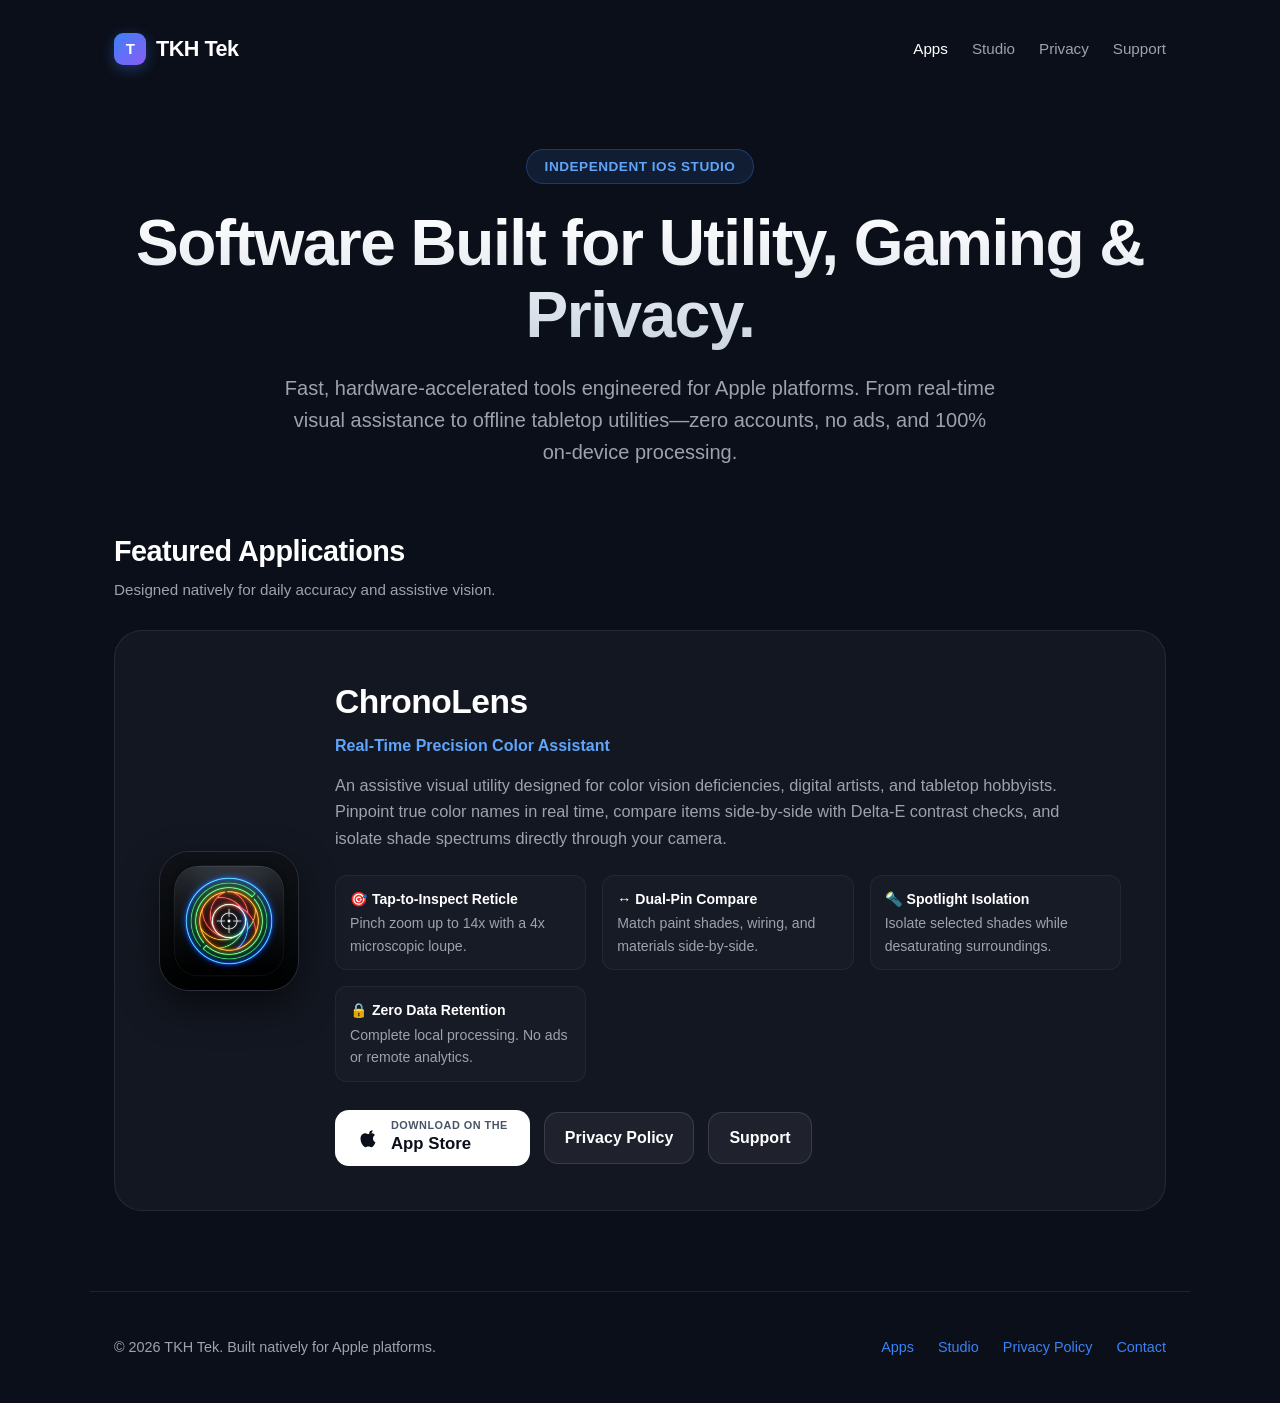
==== commit 23a11521: "Update index.html" ====
--- a/index.html
+++ b/index.html
@@ -3,8 +3,8 @@
 <head>
   <meta charset="UTF-8">
   <meta name="viewport" content="width=device-width, initial-scale=1.0">
-  <title>TKH Tek — Native iOS Utilities</title>
-  <meta name="description" content="Independent studio building native, private iOS utilities.">
+  <title>TKH Tek — Native iOS Utilities & Tabletop Tools</title>
+  <meta name="description" content="Independent studio building native, private iOS utilities, assistive vision aids, and tabletop gaming tools.">
   <link rel="icon" type="image/png" href="app-icon.png">
   <link rel="stylesheet" href="style.css">
 </head>
@@ -19,16 +19,16 @@
       <a href="index.html" class="active">Apps</a>
       <a href="studio.html">Studio</a>
       <a href="privacy.html">Privacy</a>
-      <a href="mailto:chronolens@tkhtek.com">Support</a>
+      <a href="mailto:support@tkhtek.com">Support</a>
     </nav>
   </header>
 
   <main>
     <section class="hero">
       <div class="badge-pill">Independent iOS Studio</div>
-      <h1>Software Built for Utility & Privacy.</h1>
+      <h1>Software Built for Utility, Gaming & Privacy.</h1>
       <p class="hero-subtitle">
-        Fast, hardware-accelerated tools engineered for Apple platforms. Zero accounts, no tracking, and 100% on-device processing.
+        Fast, hardware-accelerated tools engineered for Apple platforms. From real-time visual assistance to offline tabletop utilities—zero accounts, no ads, and 100% on-device processing.
       </p>
     </section>
 
@@ -44,7 +44,7 @@
           <h2>ChronoLens</h2>
           <div class="app-tagline">Real-Time Precision Color Assistant</div>
           <p class="app-desc">
-            An assistive visual utility designed for color vision deficiencies and design work. Pinpoint color names in real time, compare items side-by-side with Delta-E contrast checks, and isolate shade spectrums directly through your camera.
+            An assistive visual utility designed for color vision deficiencies, digital artists, and tabletop hobbyists. Pinpoint true color names in real time, compare items side-by-side with Delta-E contrast checks, and isolate shade spectrums directly through your camera.
           </p>
 
           <div class="features-grid">
@@ -54,7 +54,7 @@
             </div>
             <div class="feature-item">
               <strong>↔️ Dual-Pin Compare</strong>
-              Match clothing, wiring, and materials side-by-side.
+              Match paint shades, wiring, and materials side-by-side.
             </div>
             <div class="feature-item">
               <strong>🔦 Spotlight Isolation</strong>
@@ -67,7 +67,6 @@
           </div>
 
           <div class="cta-buttons">
-            <!-- Replace YOUR_APP_ID with your Apple Store ID once live -->
             <a href="https://apps.apple.com/app/idYOUR_APP_ID" class="btn-appstore" target="_blank" rel="noopener">
               <svg width="22" height="22" viewBox="0 0 24 24" fill="currentColor">
                 <path d="M18.71 19.5c-.83 1.24-1.71 2.45-3.05 2.47-1.34.03-1.77-.79-3.29-.79-1.53 0-2 .77-3.27.82-1.31.05-2.3-1.32-3.14-2.53C4.25 17 2.94 12.45 4.7 9.39c.87-1.52 2.43-2.48 4.12-2.51 1.28-.02 2.5.87 3.29.87.78 0 2.26-1.07 3.81-.91.65.03 2.47.26 3.64 1.98-.09.06-2.17 1.28-2.15 3.81.03 3.02 2.65 4.03 2.68 4.04-.03.07-.42 1.44-1.38 2.83M15.97 6.37c.63-.77 1.06-1.84.95-2.91-1 .04-2.17.65-2.86 1.44-.57.65-1.07 1.74-.94 2.8 1.11.09 2.22-.56 2.85-1.33z"/>
@@ -78,7 +77,7 @@
               </div>
             </a>
             <a href="privacy.html" class="btn-secondary">Privacy Policy</a>
-            <a href="mailto:chronolens@tkhtek.com?subject=ChronoLens%20Support" class="btn-secondary">Support</a>
+            <a href="mailto:support@tkhtek.com?subject=Inquiry" class="btn-secondary">Support</a>
           </div>
         </div>
       </div>
@@ -91,7 +90,7 @@
       <a href="index.html">Apps</a>
       <a href="studio.html">Studio</a>
       <a href="privacy.html">Privacy Policy</a>
-      <a href="mailto:chronolens@tkhtek.com">Contact</a>
+      <a href="mailto:support@tkhtek.com">Contact</a>
     </div>
   </footer>
 
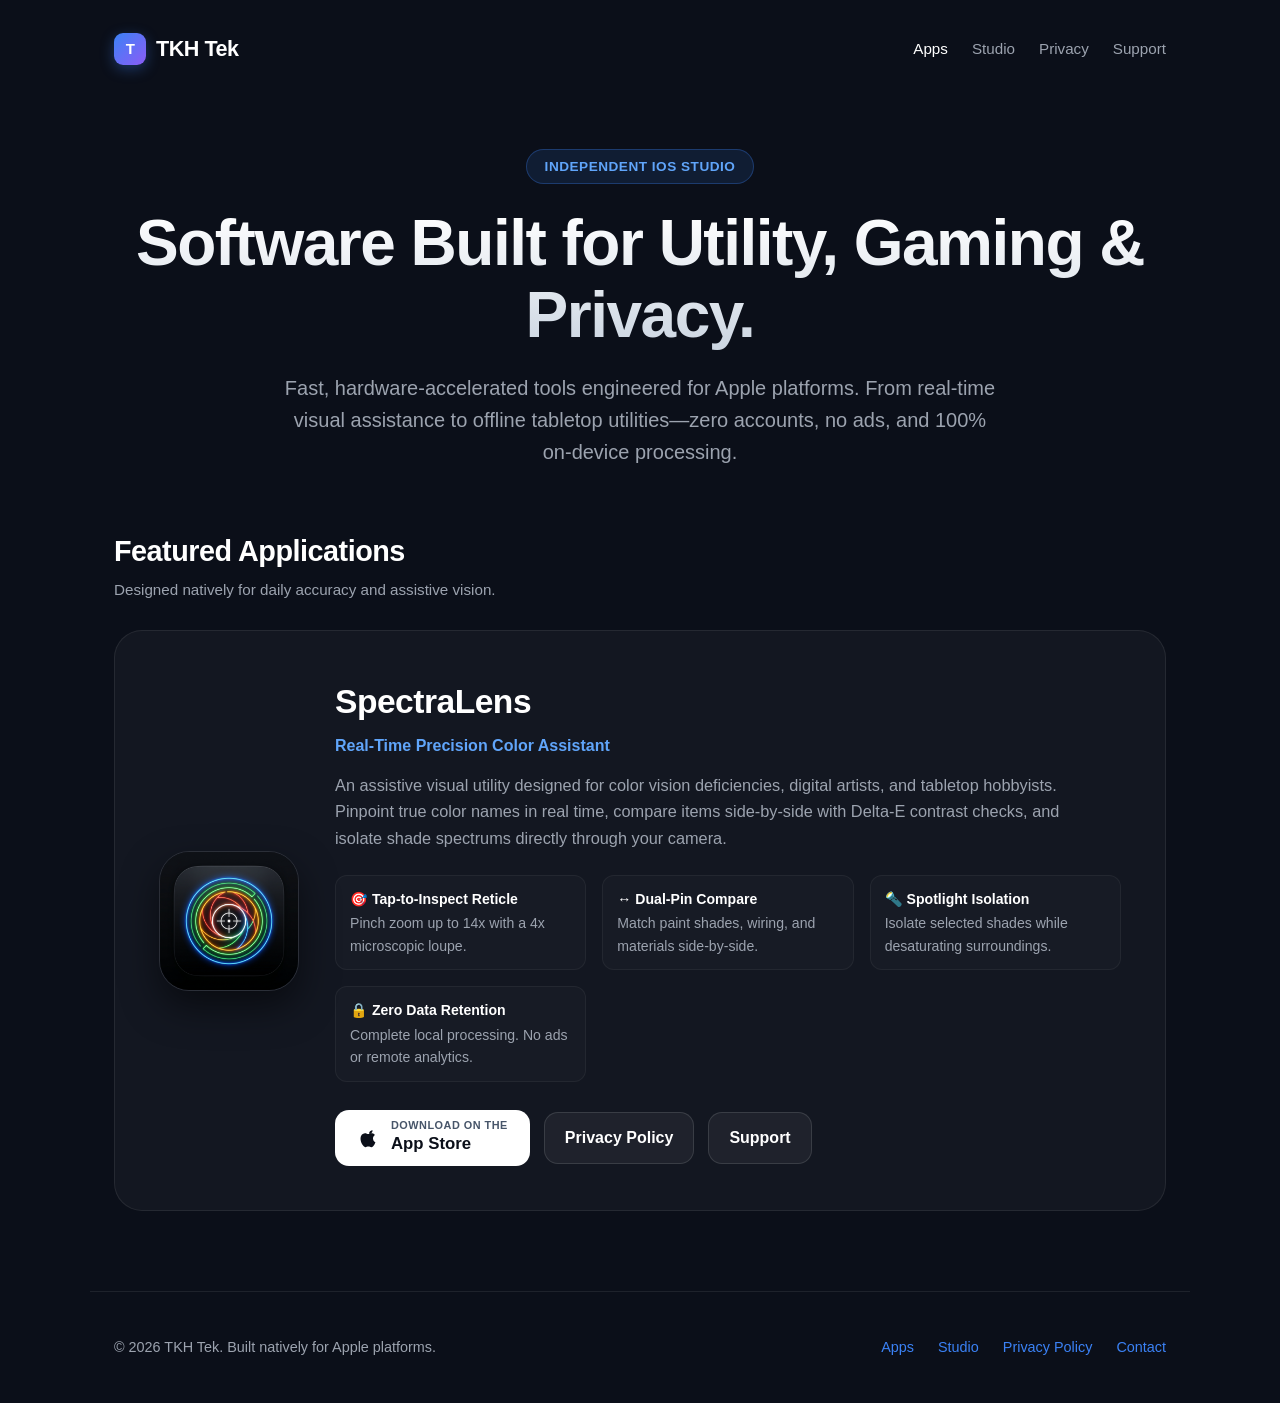
==== commit 7cc4fbfd: "Update index.html" ====
--- a/index.html
+++ b/index.html
@@ -5,7 +5,21 @@
   <meta name="viewport" content="width=device-width, initial-scale=1.0">
   <title>TKH Tek — Native iOS Utilities & Tabletop Tools</title>
   <meta name="description" content="Independent studio building native, private iOS utilities, assistive vision aids, and tabletop gaming tools.">
-  <link rel="icon" type="image/png" href="app-icon.png">
+  
+  <!-- Favicon & Icons -->
+  <link rel="icon" type="image/png" sizes="32x32" href="favicon.png">
+  <link rel="apple-touch-icon" sizes="180x180" href="favicon.png">
+  <link rel="shortcut icon" href="favicon.png">
+  <meta name="theme-color" content="#0b0f19">
+
+  <!-- Social Previews -->
+  <meta property="og:type" content="website">
+  <meta property="og:title" content="TKH Tek — Native iOS Utilities & Tabletop Tools">
+  <meta property="og:description" content="Fast, hardware-accelerated tools engineered for Apple platforms. Zero accounts, no tracking, and 100% on-device processing.">
+  <meta property="og:image" content="https://tkhtek.com/favicon.png">
+  <meta property="og:url" content="https://tkhtek.com/">
+  <meta name="twitter:card" content="summary">
+
   <link rel="stylesheet" href="style.css">
 </head>
 <body>
@@ -39,9 +53,9 @@
 
     <section class="apps-container">
       <div class="app-card">
-        <img src="app-icon.png" alt="ChronoLens Icon" class="app-icon">
+        <img src="app-icon.png" alt="SpectraLens Icon" class="app-icon">
         <div class="app-details">
-          <h2>ChronoLens</h2>
+          <h2>SpectraLens</h2>
           <div class="app-tagline">Real-Time Precision Color Assistant</div>
           <p class="app-desc">
             An assistive visual utility designed for color vision deficiencies, digital artists, and tabletop hobbyists. Pinpoint true color names in real time, compare items side-by-side with Delta-E contrast checks, and isolate shade spectrums directly through your camera.
@@ -77,7 +91,7 @@
               </div>
             </a>
             <a href="privacy.html" class="btn-secondary">Privacy Policy</a>
-            <a href="mailto:support@tkhtek.com?subject=Inquiry" class="btn-secondary">Support</a>
+            <a href="mailto:support@tkhtek.com?subject=SpectraLens%20Inquiry" class="btn-secondary">Support</a>
           </div>
         </div>
       </div>
